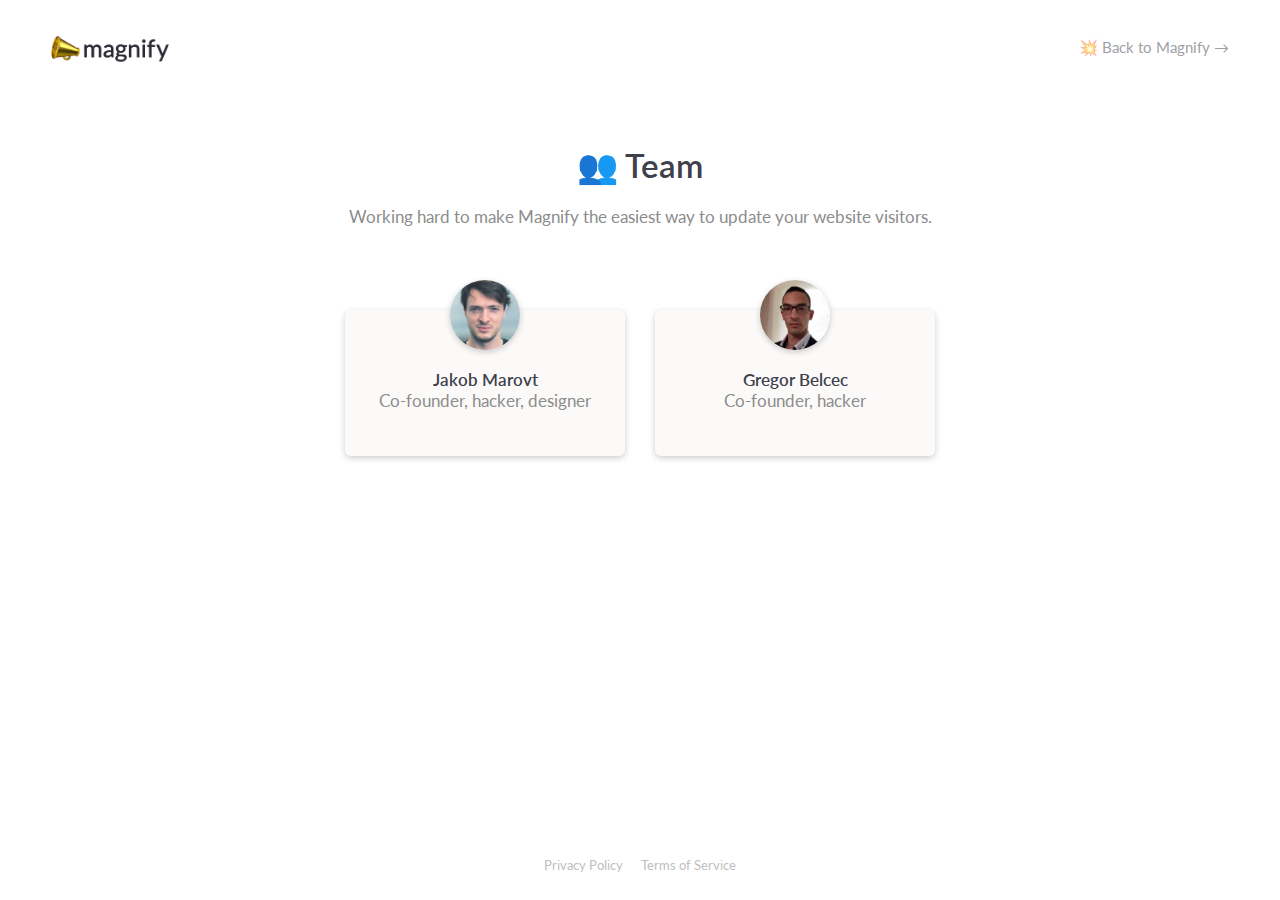
==== about/index.html @ a377d4b6 "New pricing and about pages" ====
<!DOCTYPE html>
<html>
  <head>
    <meta charset="utf-8" />

    <title>Team behind Magnify | Magnify</title>
    <meta property="og:title" content="Team behind Magnify" />
    <meta
      property="og:image"
      content="https://usemagnify.com/images/magnify-og-image.png"
    />
    <meta
      name="description"
      content="The team working on making Magnify better every day."
    />
    <meta
      property="og:description"
      content="The team working on making Magnify better every day."
    />
    <link rel="stylesheet" href="../styles/style.css" />
    <meta property="og:type" content="website" />
    <meta name="twitter:card" content="summary_large_image" />
    <link
      href="https://fonts.googleapis.com/css?family=Lato:400,700"
      rel="stylesheet"
    />
    <link rel="stylesheet" href="https://use.fontawesome.com/releases/v5.6.1/css/all.css" integrity="sha384-gfdkjb5BdAXd+lj+gudLWI+BXq4IuLW5IT+brZEZsLFm++aCMlF1V92rMkPaX4PP" crossorigin="anonymous">

    <meta
      name="viewport"
      content="width=device-width, initial-scale=1.0, maximum-scale=1.0, user-scalable=0"
    />

    <link rel="icon" href="../favicon.ico" type="image/x-icon" />
    <link rel="icon" type="image/png" sizes="32x32" href="../favicon-32x32.png" />
    <link rel="icon" type="image/png" sizes="96x96" href="../favicon-96x96.png" />
    <link rel="icon" type="image/png" sizes="16x16" href="../favicon-16x16.png" />

    <!-- Start of Async Drift Code -->
    <script>
      !(function() {
        var t;
        if (((t = window.driftt = window.drift = window.driftt || []), !t.init))
          return t.invoked
            ? void (
                window.console &&
                console.error &&
                console.error("Drift snippet included twice.")
              )
            : ((t.invoked = !0),
              (t.methods = [
                "identify",
                "config",
                "track",
                "reset",
                "debug",
                "show",
                "ping",
                "page",
                "hide",
                "off",
                "on"
              ]),
              (t.factory = function(e) {
                return function() {
                  var n;
                  return (
                    (n = Array.prototype.slice.call(arguments)),
                    n.unshift(e),
                    t.push(n),
                    t
                  );
                };
              }),
              t.methods.forEach(function(e) {
                t[e] = t.factory(e);
              }),
              (t.load = function(t) {
                var e, n, o, i;
                (e = 3e5),
                  (i = Math.ceil(new Date() / e) * e),
                  (o = document.createElement("script")),
                  (o.type = "text/javascript"),
                  (o.async = !0),
                  (o.crossorigin = "anonymous"),
                  (o.src =
                    "https://js.driftt.com/include/" + i + "/" + t + ".js"),
                  (n = document.getElementsByTagName("script")[0]),
                  n.parentNode.insertBefore(o, n);
              }));
      })();
      drift.SNIPPET_VERSION = "0.3.1";
      drift.load("ta6xpdzcevuv");
    </script>
    <!-- End of Async Drift Code -->

    <script>
      (function() {
        /* Add this class to any elements you want to use to open Drift.
         *
         * Examples:
         * - <a class="drift-open-chat">Questions? We're here to help!</a>
         * - <button class="drift-open-chat">Chat now!</button>
         *
         * You can have any additional classes on those elements that you
         * would ilke.
         */
        var DRIFT_CHAT_SELECTOR = ".drift-open-chat";
        /* http://youmightnotneedjquery.com/#ready */
        function ready(fn) {
          if (document.readyState != "loading") {
            fn();
          } else if (document.addEventListener) {
            document.addEventListener("DOMContentLoaded", fn);
          } else {
            document.attachEvent("onreadystatechange", function() {
              if (document.readyState != "loading") fn();
            });
          }
        }
        /* http://youmightnotneedjquery.com/#each */
        function forEachElement(selector, fn) {
          var elements = document.querySelectorAll(selector);
          for (var i = 0; i < elements.length; i++) fn(elements[i], i);
        }
        function openSidebar(driftApi, event) {
          event.preventDefault();
          driftApi.sidebar.open();
          return false;
        }
        ready(function() {
          drift.on("ready", function(api) {
            var handleClick = openSidebar.bind(this, api);
            forEachElement(DRIFT_CHAT_SELECTOR, function(el) {
              el.addEventListener("click", handleClick);
            });
          });
        });
      })();
    </script>
  </head>
  <body>
    <section class="hero">
      <div class="nav">
        <a href="../" title="Home"><img src="../images/logo.png" /></a>
        <div class="nav__menu">
          <a href="../" class="nav__menu-item">💥 Back to Magnify →</a>
        </div>
      </div>

      <div class="hero__main">
        <div class="hero__text hero__text--centered hero__text--lifted">
          <div class="hero__text-wrapper hero__text-wrapper--centered">
            <h1>
                👥 Team
            </h1>
            <h2>
              Working hard to make Magnify the easiest way to update your website visitors.
            </h2>

            <div class="lifted-items">
              <div class="lifted-items__item">
                <img src="../images/avatar_jakob_profile_square.jpg" class="lifted-items__avatar">
                <div src="" class="lifted-items__title">Jakob Marovt</div>
                <div src="" class="lifted-items__subtitle">Co-founder, hacker, designer</div>
                <div class="lifted-items__icons">
                  <a href="https://twitter.com/jmarovt" class="lifted-items__icon" target="_blank"><i class="fab fa-twitter-square "></i></a>
                  <a href="https://www.linkedin.com/in/jmarovt/" class="lifted-items__icon" target="_blank"><i class="fab fa-linkedin"></i></a>
                </div>
              </div>
              <div class="lifted-items__item">
                  <img src="../images/avatar_gregor_profile_square.jpg" class="lifted-items__avatar">
                  <div src="" class="lifted-items__title">Gregor Belcec</div>
                  <div src="" class="lifted-items__subtitle">Co-founder, hacker</div>
                  <div class="lifted-items__icons">
                      <a href="https://www.linkedin.com/in/gbelcec/" class="lifted-items__icon" target="_blank"><i class="fab fa-linkedin"></i></a>
                    </div>
                </div>

            </div>
 
            <div class="hero__footer hero__footer--centered">
              <a href="privacy-policy.html">Privacy Policy</a
              >&nbsp;&nbsp;&nbsp;&nbsp;&nbsp;
              <a href="terms-of-service.html">Terms of Service</a>
            </div>
          </div>
        </div>
      </div>
    </section>

    <!-- Global site tag (gtag.js) - Google Analytics -->
    <script
      async
      src="https://www.googletagmanager.com/gtag/js?id=UA-129446101-1"
    ></script>
    <script>
      window.dataLayer = window.dataLayer || [];
      function gtag() {
        dataLayer.push(arguments);
      }
      gtag("js", new Date());

      gtag("config", "UA-129446101-1");
    </script>

    <!-- END Google Analytics -->
  </body>
</html>
---- styles/style.css ----
html,
body {
  margin: 0;
  padding: 0;
  height: 100%;
  overflow: hidden;
  box-sizing: border-box;
  font-family: "Lato", Helvetica, Arial, sans-serif;
  font-size: 17px;
  color: #403f4c;
  -webkit-font-smoothing: antialiased;
  -moz-osx-font-smoothing: grayscale;
  text-rendering: optimizeLegibility;
  font-weight: 400;
}
*,
*:before,
*:after {
  box-sizing: inherit;
}
h1,
h2,
h3,
h4,
h5 {
  margin: 0;
}
h1 {
  font-size: 1.95rem;
  font-weight: 600;
  line-height: 1.3;
}
h2 {
  margin-top: 1rem;
  font-size: 1rem;
  line-height: 1.5;
  font-weight: normal;
  color: #8c8c8c;
}
h3 {
  margin-bottom: 0.563rem;
  font-size: 1.25rem;
  color: #083d77;
}
.drift-open-chat {
  cursor: pointer;
}
.hidden-lg {
  display: none !important;
}
.cta {
  margin-top: 3.05rem;
  box-shadow: 0 6px 27px 0 rgba(66, 133, 244, 0.4);
  background-color: #4285f4;
  align-items: center;
  flex-direction: row;
  justify-content: flex-start;
  display: inline-flex;
  transition: -webkit-transform 2.5s cubic-bezier(0.03, 0.965, 0.25, 0.975);
  transition: transform 2.5s cubic-bezier(0.03, 0.965, 0.25, 0.975);
  transition: transform 2.5s cubic-bezier(0.03, 0.965, 0.25, 0.975), -webkit-transform 2.5s cubic-bezier(0.03, 0.965, 0.25, 0.975);
  box-shadow: 0 6px 27px 0 rgba(80, 108, 240, 0.4);
  border-radius: 6px;
  height: calc(2vw + 3vh);
  max-width: 80%;
  max-height: 60px;
  padding: 1vh;
  padding-right: calc(8px + 3.5vh);
  cursor: pointer;
  text-decoration: none !important;
  font-size: calc(8px + 1vh);
  line-height: 2vh;
  font-weight: 700;
  color: #fff;
}
.cta:hover {
  transform: scale(1.03);
}
.cta__icon {
  background-image: url("../images/google-icon.svg");
  margin-right: 2vh;
  border-radius: 4px;
  height: calc(1.8vw + 1.8vh);
  width: calc(1.8vw + 1.8vh);
  max-height: 45px;
  max-width: 45px;
  background-color: #fff;
  background-position: 50%;
  background-size: 2.2vh;
  background-repeat: no-repeat;
}
.cta__subtitle {
  margin-top: 1rem;
  font-size: 0.75rem;
  color: #8c8c8c;
}
.nav {
  padding: 4vh 4vw 2vh 4vw;
  height: 10vh;
  min-height: 26px;
  display: flex;
  justify-content: space-between;
  align-items: flex-start;
  text-align: left;
}
.nav img {
  width: 118px;
  height: 26px;
}
.nav__menu-item {
  font-size: 0.9rem;
  font-weight: normal;
  color: #403f4c;
  opacity: 0.5;
  text-decoration: none;
  transition: opacity 0.2s ease-in;
  margin-left: 1.56rem;
}
.nav__menu-item:hover {
  text-decoration: underline;
  opacity: 1;
}
.logo-text {
  display: block;
  margin-left: 4px;
  margin-top: -3px;
}
.hero {
  height: 100vh;
  text-align: center;
  color: #403f4c;
  background-color: white;
}
.hero__main {
  padding-left: 4vw;
  height: 90vh;
  text-align: left;
}
.hero__text {
  height: 90vh;
  padding-right: 4vw;
  padding-top: 20vh;
  max-width: 34vw;
  display: flex;
}
.hero__text--centered {
  margin: 0 auto;
  max-width: 60vw;
  text-align: center;
}
.hero__text--lifted {
  padding-top: 6vh;
}
.hero__text-wrapper--centered {
  margin: 0 auto;
  text-align: center;
}
.hero__footer {
  position: absolute;
  bottom: 3vh;
  font-size: 0.75rem;
  color: #ffffff;
}
.hero__footer a,
.hero__footer a:visited {
  text-decoration: none;
  color: #bfbfbf;
}
.hero__footer--centered {
  margin-left: auto;
  margin-right: auto;
  left: 0;
  right: 0;
}
.hero__browser {
  width: 62vw;
  max-height: 80vh;
  position: absolute;
  bottom: 0;
  right: 0;
}
.hero__browser__image {
  width: 100%;
  display: block;
  bottom: 0;
  right: 0;
}
.lifted-items {
  display: flex;
  justify-content: center;
  margin-top: 80px;
}
.lifted-items__item {
  box-shadow: 0 2px 6px 0 rgba(0, 0, 0, 0.2);
  border-radius: 6px;
  width: 280px;
  padding: 30px;
  background-color: #fbfaf9;
  transition: -webkit-transform 2.5s cubic-bezier(0.03, 0.965, 0.25, 0.975);
  transition: transform 2.5s cubic-bezier(0.03, 0.965, 0.25, 0.975);
  transition: transform 2.5s cubic-bezier(0.03, 0.965, 0.25, 0.975), -webkit-transform 2.5s cubic-bezier(0.03, 0.965, 0.25, 0.975);
}
.lifted-items__item:hover {
  transform: scale(1.03);
}
.lifted-items__item + .lifted-items__item {
  margin-left: 30px;
}
.lifted-items__avatar {
  width: 70px;
  height: 70px;
  border-radius: 50%;
  margin-top: -60px;
  margin-bottom: 15px;
  box-shadow: 0 2px 6px 0 rgba(0, 0, 0, 0.2);
}
.lifted-items__emoji-circle {
  display: flex;
  justify-content: center;
  align-items: center;
  margin-left: auto;
  margin-right: auto;
  background-color: #FFF;
  font-size: 30px;
}
.lifted-items__price-tag {
  font-size: 3.05rem;
  margin-bottom: 20px;
}
.lifted-items__price-tag-text {
  font-size: 0.75rem;
  color: #8c8c8c;
}
.lifted-items__feature-list {
  margin-left: 0;
  list-style-type: none;
  text-align: left;
  -webkit-padding-start: 0;
  color: #8c8c8c;
}
.lifted-items__feature-list-item {
  margin-top: 8px;
}
.lifted-items__feature-list-item i {
  color: #76B041;
}
.lifted-items__feature-list-item span {
  margin-left: 8px;
}
.lifted-items__title {
  font-size: 1rem;
  font-weight: 600;
}
.lifted-items__subtitle {
  color: #8c8c8c;
}
.lifted-items__icons {
  display: flex;
  justify-content: center;
  margin-top: 15px;
}
.lifted-items__icon {
  font-size: 20px;
  color: #8c8c8c;
}
.lifted-items__icon:hover {
  color: #737373;
}
.lifted-items__icon + .lifted-items__icon {
  margin-left: 5px;
}
#typed,
.typed-cursor {
  color: #d45757;
  border-color: #d45757;
}
#magnify-sample {
  width: calc(22vw + 22vh);
  max-width: 30vw;
  position: absolute;
  bottom: -200px;
  padding: calc(10px + 0.15vw + 0.15vh);
  display: flex;
  cursor: pointer;
  background-color: white;
  color: #403f4c;
  border-radius: 0.8vh;
  box-shadow: 0 5px 30px rgba(0, 0, 0, 0.1);
  transition: transform 1s ease-in, background-color 0.2s ease-in;
}
#magnify-sample:hover {
  background-color: #f2f2f2;
}
#magnify-sample:hover #magnify-sample__square {
  opacity: 0.5;
}
#magnify-sample__wrapper {
  padding-bottom: 12px;
}
#magnify-sample__image {
  width: calc(30px + 2vw + 1vh);
  height: calc(30px + 2vw + 1vh);
  margin-right: 1vw;
}
#magnify-sample__title {
  font-weight: bold;
  font-size: calc(12px + 0.4vw);
  line-height: 1.3;
  color: #403f4c;
  margin-top: 0.3vh;
  margin-bottom: 0.4vh;
}
#magnify-sample__body {
  font-size: calc(12px + 0.25vw);
  line-height: 1.2;
  color: #8c8c8c;
}
#magnify-sample__square {
  bottom: 12px;
  right: 10px;
  height: 10px;
  position: absolute;
  text-align: right;
  font-size: 10px;
  text-decoration: underline;
  opacity: 0;
  transition: opacity 0.2s ease-in;
}
#magnify-sample__square:hover {
  opacity: 0.9;
  transition: all 0.2s ease-in;
}
#magnify-sample__square-image {
  width: 100%;
}
#magnify-sample__live-link {
  position: absolute;
  right: 0;
  top: -20px;
  font-size: 12px;
}
#magnify-sample__live-link a {
  color: white !important;
  text-decoration: none;
}
#magnify-sample__live-link a:hover {
  text-decoration: underline;
}
.magnify--open {
  transform: translateY(-230px) !important;
}
.magnify--close {
  animation: none;
  transform: translateY(230px) !important;
}
.magnify--wiggle {
  animation: wiggle 1s ease-in !important;
}
@keyframes wiggle {
  10%,
  90% {
    transform: translate3d(-1px, 0, 0) translateY(-230px);
  }
  20%,
  80% {
    transform: translate3d(2px, 0, 0) translateY(-230px);
  }
  30%,
  50%,
  70% {
    transform: translate3d(-4px, 0, 0) translateY(-230px);
  }
  40%,
  60% {
    transform: translate3d(4px, 0, 0) translateY(-230px);
  }
}
@media only screen and (min-width: 1400px) {
  .hidden-md {
    display: none !important;
  }
  .hidden-lg {
    display: block !important;
  }
}
@media only screen and (max-width: 1200px) {
  .hidden-md {
    display: none !important;
  }
  h1 {
    font-size: 1.56rem;
  }
  .hero__text {
    height: 90vh;
    max-width: 70%;
    padding-right: 4vw;
    padding-top: 5vh;
    display: block;
    margin: 0 auto;
    text-align: center;
  }
  .hero__browser {
    width: 96vw;
    max-height: 56vh;
  }
  .hero__footer {
    left: 4vh;
  }
  .cta {
    margin-top: 1.25rem;
    font-size: 16px;
  }
  #magnify-sample {
    max-width: 55vw;
  }
  #magnify-sample__title {
    font-size: calc(10px + 0.4vw);
  }
  #magnify-sample__body {
    font-size: calc(10px + 0.25vw);
  }
}
@media only screen and (max-width: 440px) {
  .hidden-md {
    display: block !important;
  }
  .hidden-sm {
    display: none;
  }
  .nav {
    height: 25vh;
  }
  .hero {
    height: 100vh;
    background-position-x: 50%;
  }
  .hero__text {
    display: block;
    max-width: 100vw;
    padding-top: 0;
    text-align: left;
  }
  .hero__arrow_down {
    margin-top: 1.95rem;
  }
  .hero__main {
    display: block;
  }
  .hero__main h1 {
    font-size: 1.56rem;
    line-height: calc(1.95rem);
  }
  .hero__main h2 {
    width: 100%;
  }
  .hero__main .hero-center .hero-text {
    width: 100%;
  }
  .hero__browser {
    display: none;
  }
  .cta {
    width: 80%;
    height: 50px;
  }
  .cta__subtitle {
    margin-top: 2vh;
  }
  .cta__icon {
    width: 30px;
    height: 30px;
  }
  #magnify-sample {
    width: 100%;
    max-width: 100%;
    padding: 2vh;
    bottom: -17vh;
    left: 0 !important;
    animation: none !important;
  }
  #magnify-sample__title {
    font-size: 1rem;
    width: 100%;
  }
  #magnify-sample__body {
    font-size: 16px;
    line-height: 1.2;
  }
  #magnify-sample__image {
    width: 20vw;
    height: auto;
    margin-right: 2vh;
  }
  #magnify-sample__square {
    opacity: 0.5;
  }
  #magnify-sample__live-link {
    display: none;
  }
  .magnify--open {
    transform: translateY(-17vh) !important;
  }
  .magnify--close {
    transform: translateY(17vh) !important;
  }
  #drift-widget-container {
    display: none !important;
  }
}
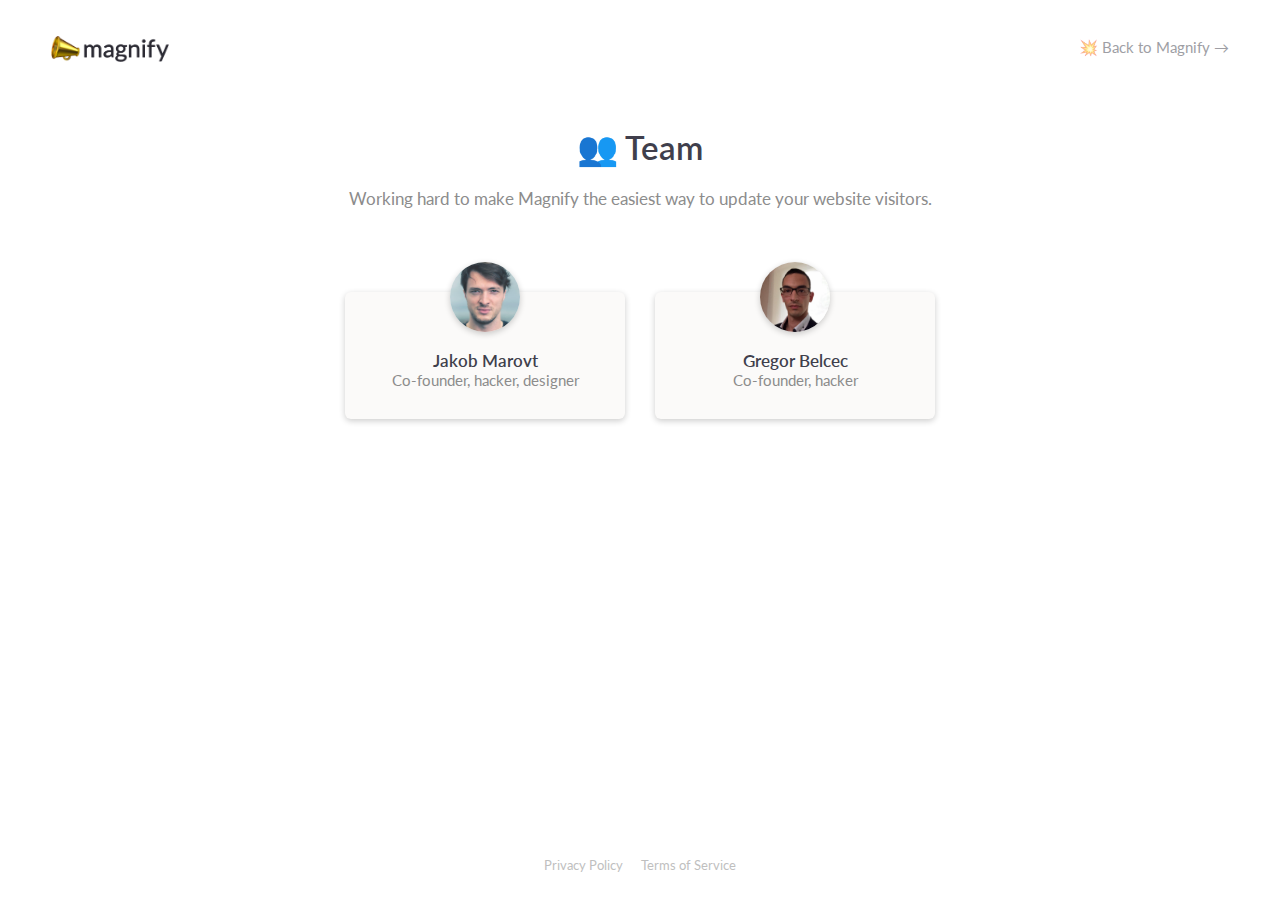
==== commit f1d05be4: "Fixed some broken privacy + terms links" ====
--- a/about/index.html
+++ b/about/index.html
@@ -152,14 +152,14 @@
         <div class="hero__text hero__text--centered hero__text--lifted">
           <div class="hero__text-wrapper hero__text-wrapper--centered">
             <h1>
-                👥 Team
+                <span class="emoji">👥</span> Team
             </h1>
             <h2>
               Working hard to make Magnify the easiest way to update your website visitors.
             </h2>
 
             <div class="lifted-items">
-              <div class="lifted-items__item">
+              <div class="lifted-items__item" onclick="window.open('https://twitter.com/jmarovt');">
                 <img src="../images/avatar_jakob_profile_square.jpg" class="lifted-items__avatar">
                 <div src="" class="lifted-items__title">Jakob Marovt</div>
                 <div src="" class="lifted-items__subtitle">Co-founder, hacker, designer</div>
@@ -168,7 +168,7 @@
                   <a href="https://www.linkedin.com/in/jmarovt/" class="lifted-items__icon" target="_blank"><i class="fab fa-linkedin"></i></a>
                 </div>
               </div>
-              <div class="lifted-items__item">
+              <div class="lifted-items__item" onclick="window.open('https://www.linkedin.com/in/gbelcec/');">
                   <img src="../images/avatar_gregor_profile_square.jpg" class="lifted-items__avatar">
                   <div src="" class="lifted-items__title">Gregor Belcec</div>
                   <div src="" class="lifted-items__subtitle">Co-founder, hacker</div>
@@ -180,15 +180,53 @@
             </div>
  
             <div class="hero__footer hero__footer--centered">
-              <a href="privacy-policy.html">Privacy Policy</a
+              <a href="/privacy-policy.html">Privacy Policy</a
               >&nbsp;&nbsp;&nbsp;&nbsp;&nbsp;
-              <a href="terms-of-service.html">Terms of Service</a>
+              <a href="/terms-of-service.html">Terms of Service</a>
             </div>
           </div>
         </div>
       </div>
     </section>
 
+    <!-- Start of Magnify Widget Snippet -->
+    <script>
+    (function() {
+      var w = window;
+      var d = document;
+      function l() {
+        var s = d.createElement("script");
+        s.type = "text/javascript";
+        s.async = true;
+        s.src = "https://app.usemagnify.com/widget/a6bda0b3-8272-4948-88bb-88e05e9cf35e";
+        var x = d.getElementsByTagName("script")[0];
+        x.parentNode.insertBefore(s, x);
+      }
+      if (w.attachEvent) {
+        w.attachEvent("onload", l);
+      } else {
+        w.addEventListener("load", l, false);
+      }
+    })();
+  </script>
+  <!-- End of Magnify Widget Snippet -->
+
+    <!-- START emoji-win-kill -->
+    <script>
+        var ua = navigator.userAgent.toLowerCase();
+        var isWin7 = ua.indexOf('windows nt 6.1') > 0;
+  
+        if (isWin7) {
+          var emojis = document.getElementsByClassName('emoji');
+          for (var i = 0; i < emojis.length; ++i) {
+            var item = emojis[i];
+            
+            item.style.cssText = "display:none";
+          }
+        }  
+      </script>
+      <!-- END emoji-win-kill -->
+
     <!-- Global site tag (gtag.js) - Google Analytics -->
     <script
       async
--- a/styles/style.css
+++ b/styles/style.css
@@ -50,7 +50,6 @@
 }
 .cta {
   margin-top: 3.05rem;
-  box-shadow: 0 6px 27px 0 rgba(66, 133, 244, 0.4);
   background-color: #4285f4;
   align-items: center;
   flex-direction: row;
@@ -59,7 +58,7 @@
   transition: -webkit-transform 2.5s cubic-bezier(0.03, 0.965, 0.25, 0.975);
   transition: transform 2.5s cubic-bezier(0.03, 0.965, 0.25, 0.975);
   transition: transform 2.5s cubic-bezier(0.03, 0.965, 0.25, 0.975), -webkit-transform 2.5s cubic-bezier(0.03, 0.965, 0.25, 0.975);
-  box-shadow: 0 6px 27px 0 rgba(80, 108, 240, 0.4);
+  box-shadow: 0 2px 6px 0 rgba(80, 108, 240, 0.4);
   border-radius: 6px;
   height: calc(2vw + 3vh);
   max-width: 80%;
@@ -117,7 +116,6 @@
   margin-left: 1.56rem;
 }
 .nav__menu-item:hover {
-  text-decoration: underline;
   opacity: 1;
 }
 .logo-text {
@@ -145,11 +143,11 @@
 }
 .hero__text--centered {
   margin: 0 auto;
-  max-width: 60vw;
+  max-width: 100vw;
   text-align: center;
 }
 .hero__text--lifted {
-  padding-top: 6vh;
+  padding-top: 4vh;
 }
 .hero__text-wrapper--centered {
   margin: 0 auto;
@@ -185,6 +183,59 @@
   bottom: 0;
   right: 0;
 }
+.popover__title {
+  padding: 25px 0;
+}
+.popover__wrapper {
+  position: relative;
+  display: inline-block;
+}
+.popover__wrapper:hover .popover__content {
+  z-index: 10;
+  opacity: 1;
+  visibility: visible;
+  transform: translate(0, -20px);
+  transition: all 0.5s cubic-bezier(0.75, -0.02, 0.2, 0.97);
+}
+.popover__content {
+  opacity: 0;
+  visibility: hidden;
+  position: absolute;
+  top: 60px;
+  left: 0px;
+  transform: translate(0, 10px);
+  background-color: #FFF;
+  border-radius: 6px;
+  padding: 15px;
+  box-shadow: 0 2px 5px 0 rgba(0, 0, 0, 0.26);
+  width: auto;
+  text-align: left;
+}
+.popover__content-list {
+  display: block;
+  list-style-type: none;
+  margin: 0;
+  padding: 0;
+}
+.popover__content-list-item {
+  font-size: 0.9rem;
+  font-weight: normal;
+  white-space: nowrap;
+}
+.popover__content-list-item a {
+  color: #403f4c;
+  text-decoration: none;
+  transition: color 0.2s ease-in;
+}
+.popover__content-list-item a:hover {
+  color: #d45757;
+}
+.popover__content:hover .popover__title {
+  opacity: 1 !important;
+}
+.popover__content-list-item + .popover__content-list-item {
+  margin-top: 10px;
+}
 .lifted-items {
   display: flex;
   justify-content: center;
@@ -194,8 +245,10 @@
   box-shadow: 0 2px 6px 0 rgba(0, 0, 0, 0.2);
   border-radius: 6px;
   width: 280px;
-  padding: 30px;
+  padding: 30px 30px 15px 30px;
   background-color: #fbfaf9;
+  cursor: pointer !important;
+  font-size: 0.9rem;
   transition: -webkit-transform 2.5s cubic-bezier(0.03, 0.965, 0.25, 0.975);
   transition: transform 2.5s cubic-bezier(0.03, 0.965, 0.25, 0.975);
   transition: transform 2.5s cubic-bezier(0.03, 0.965, 0.25, 0.975), -webkit-transform 2.5s cubic-bezier(0.03, 0.965, 0.25, 0.975);
@@ -420,6 +473,32 @@
     font-size: calc(10px + 0.25vw);
   }
 }
+@media only screen and (max-device-width: 900px) and (orientation: landscape) {
+  .hidden-sm {
+    display: none;
+  }
+  .hero__text {
+    padding-top: 30px;
+  }
+  .hero__browser {
+    display: none;
+  }
+  #magnify-sample {
+    display: none !important;
+  }
+  .cta {
+    width: 50%;
+    height: 50px;
+  }
+  .cta__subtitle {
+    margin-top: 2vh;
+  }
+  .cta__icon {
+    width: 38px;
+    height: 38px;
+    background-size: 50%;
+  }
+}
 @media only screen and (max-width: 440px) {
   .hidden-md {
     display: block !important;
@@ -474,9 +553,14 @@
     width: 100%;
     max-width: 100%;
     padding: 2vh;
-    bottom: -17vh;
+    bottom: -100px;
     left: 0 !important;
     animation: none !important;
+    transition: transform 1s ease-in;
+    -webkit-transition: -webkit-transform 1s ease-in;
+  }
+  #magnify-sample:hover {
+    background-color: white;
   }
   #magnify-sample__title {
     font-size: 1rem;
@@ -498,10 +582,12 @@
     display: none;
   }
   .magnify--open {
-    transform: translateY(-17vh) !important;
+    transform: translateY(-100px) !important;
+    -webkit-transform: translateY(-100px) !important;
   }
   .magnify--close {
-    transform: translateY(17vh) !important;
+    transform: translateY(100px) !important;
+    -webkit-transform: translateY(100px) !important;
   }
   #drift-widget-container {
     display: none !important;
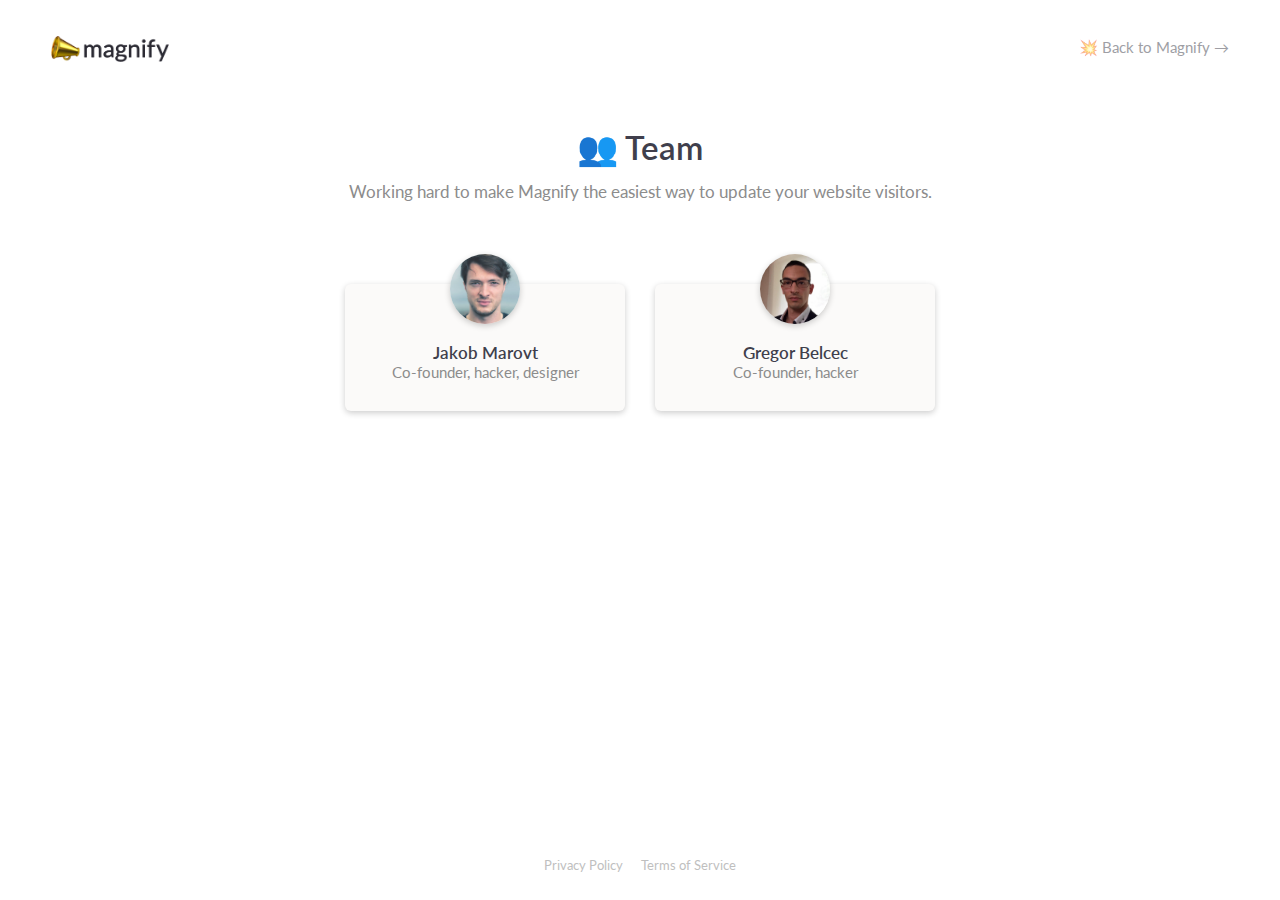
==== commit f241b794: "small styling tweaks" ====
--- a/about/index.html
+++ b/about/index.html
@@ -154,18 +154,18 @@
             <h1>
                 <span class="emoji">👥</span> Team
             </h1>
-            <h2>
+            <h2 class="subtitle-thin-margin">
               Working hard to make Magnify the easiest way to update your website visitors.
             </h2>
 
             <div class="lifted-items">
-              <div class="lifted-items__item" onclick="window.open('https://twitter.com/jmarovt');">
+              <div class="lifted-items__item" onclick="window.open('https://twitter.com/jmarovt'); ">
                 <img src="../images/avatar_jakob_profile_square.jpg" class="lifted-items__avatar">
                 <div src="" class="lifted-items__title">Jakob Marovt</div>
                 <div src="" class="lifted-items__subtitle">Co-founder, hacker, designer</div>
                 <div class="lifted-items__icons">
-                  <a href="https://twitter.com/jmarovt" class="lifted-items__icon" target="_blank"><i class="fab fa-twitter-square "></i></a>
-                  <a href="https://www.linkedin.com/in/jmarovt/" class="lifted-items__icon" target="_blank"><i class="fab fa-linkedin"></i></a>
+                  <a href="https://twitter.com/jmarovt" class="lifted-items__icon clickable" target="_blank"><i class="fab fa-twitter-square "></i></a>
+                  <a href="https://www.linkedin.com/in/jmarovt/" class="lifted-items__icon clickable" target="_blank"><i class="fab fa-linkedin"></i></a>
                 </div>
               </div>
               <div class="lifted-items__item" onclick="window.open('https://www.linkedin.com/in/gbelcec/');">
@@ -173,7 +173,7 @@
                   <div src="" class="lifted-items__title">Gregor Belcec</div>
                   <div src="" class="lifted-items__subtitle">Co-founder, hacker</div>
                   <div class="lifted-items__icons">
-                      <a href="https://www.linkedin.com/in/gbelcec/" class="lifted-items__icon" target="_blank"><i class="fab fa-linkedin"></i></a>
+                      <a href="https://www.linkedin.com/in/gbelcec/" class="lifted-items__icon clickable" target="_blank"><i class="fab fa-linkedin"></i></a>
                     </div>
                 </div>
 
@@ -227,6 +227,19 @@
       </script>
       <!-- END emoji-win-kill -->
 
+    <!-- START Custom script to stop click propagation -->
+    <script>
+    var els = document.getElementsByClassName("clickable");
+
+    Array.prototype.forEach.call(els, function(el) {
+      el.addEventListener("click", function( e ){
+        e = window.event || e; 
+        e.stopPropagation()
+      });
+    });
+    </script>
+    <!-- END Custom script to stop click propagation -->
+
     <!-- Global site tag (gtag.js) - Google Analytics -->
     <script
       async
--- a/styles/style.css
+++ b/styles/style.css
@@ -36,6 +36,9 @@
   line-height: 1.5;
   font-weight: normal;
   color: #8c8c8c;
+}
+.subtitle-thin-margin {
+  margin-top: 0.563rem;
 }
 h3 {
   margin-bottom: 0.563rem;
@@ -124,14 +127,12 @@
   margin-top: -3px;
 }
 .hero {
-  height: 100vh;
   text-align: center;
   color: #403f4c;
   background-color: white;
 }
 .hero__main {
   padding-left: 4vw;
-  height: 90vh;
   text-align: left;
 }
 .hero__text {
@@ -182,6 +183,34 @@
   display: block;
   bottom: 0;
   right: 0;
+}
+.benefits .mini-benefits {
+  width: 85%;
+  max-width: 1200px;
+  margin: 0 auto;
+  margin-top: 3.8rem;
+  display: flex;
+  flex-wrap: wrap;
+}
+.benefits .mini-benefits .benefit {
+  display: flex;
+  width: calc((100% / 3));
+  margin-top: 1.56rem;
+  text-align: left;
+  padding: 0 2%;
+}
+.benefits .mini-benefits .benefit p {
+  margin-top: 2%;
+  opacity: 0.8;
+  line-height: 1.4;
+}
+.benefits .mini-benefits .benefit p.avatar a {
+  color: #403f4c;
+}
+.circle.avatar {
+  margin-top: -3px;
+  margin-right: 3px;
+  font-size: 1.25rem;
 }
 .popover__title {
   padding: 25px 0;
